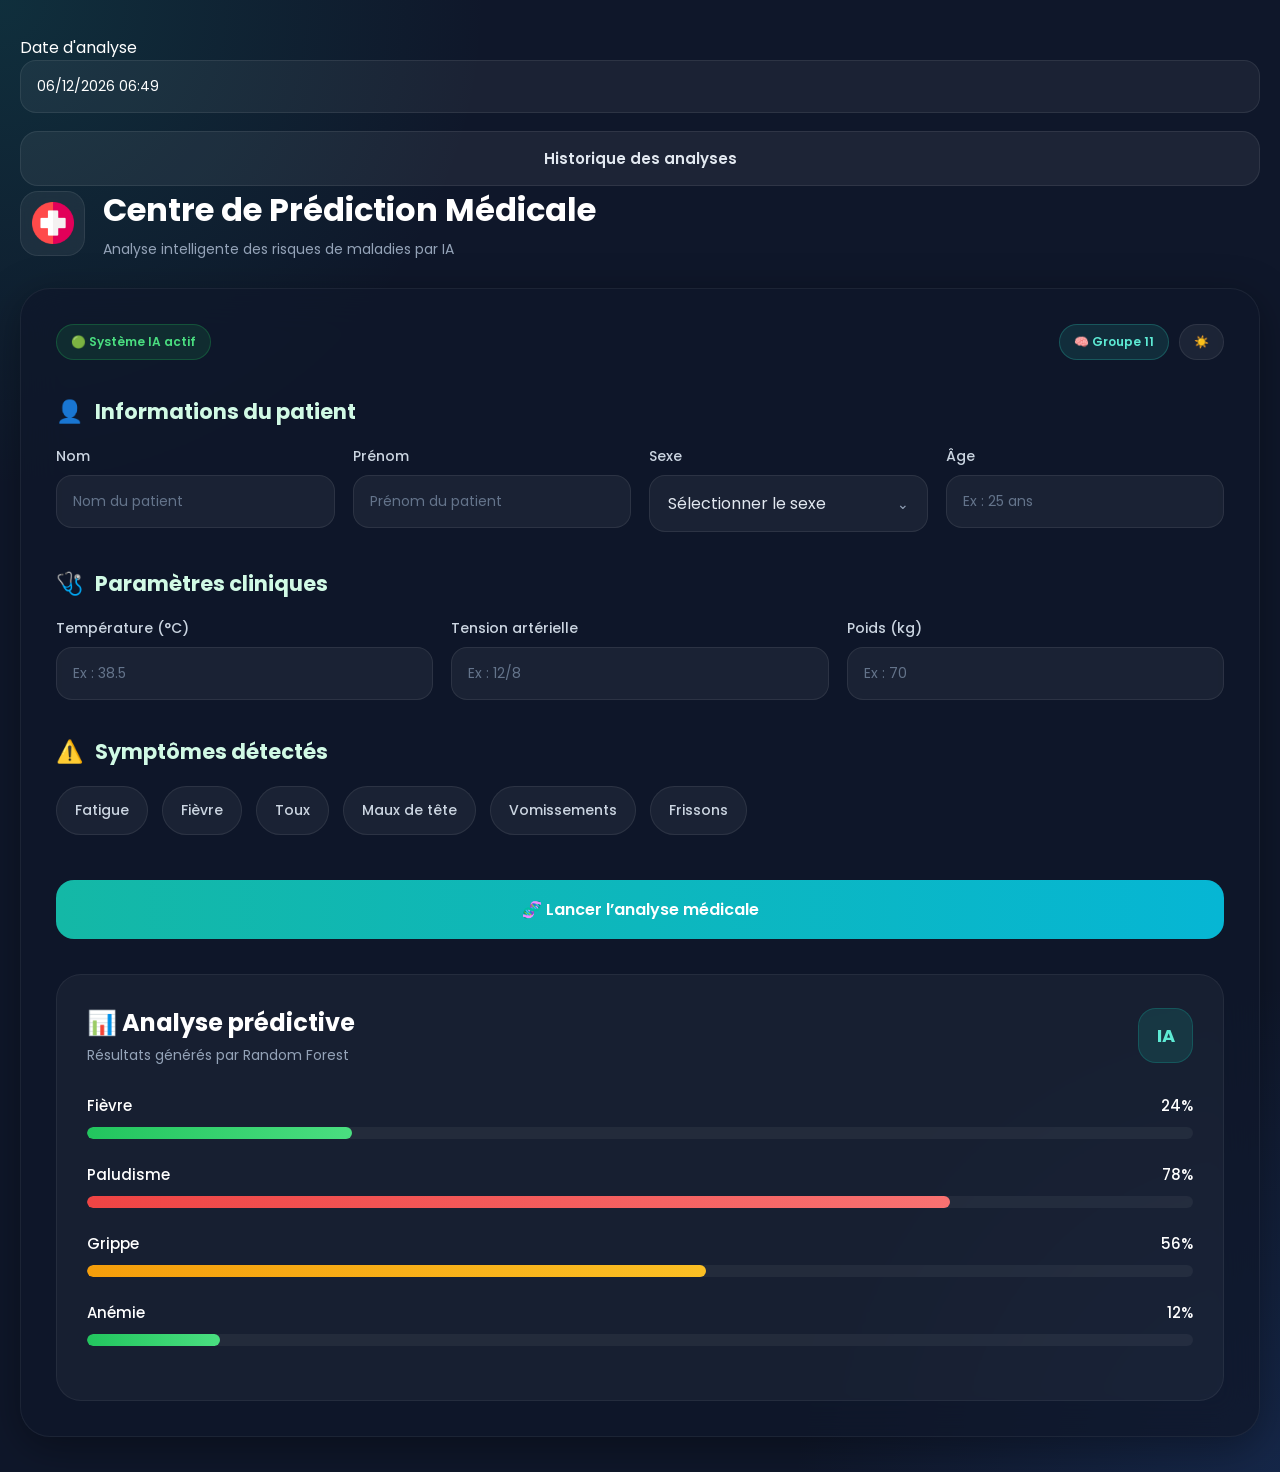
==== index.html @ ac2cc674 "Déplacement index.html à la racine" ====
<!DOCTYPE html>
<html lang="fr">
<head>
    <meta charset="UTF-8">
    <meta 
    name="viewport" 
    content="width=device-width, initial-scale=1.0, maximum-scale=1.0, user-scalable=no">

    <title>Prédiction des maladies</title>

    <link rel="icon" type="image/png" href="assets/hospital.png">

    <link rel="stylesheet" href="frontend/css/style.css">
</head>

<!-- HISTORIQUE MODAL -->
<div class="history-modal" id="historyModal">

    <div class="history-content">

        <!-- HEADER -->
        <div class="history-header">

            <h2>Historique des analyses</h2>

            <button class="close-history" id="closeHistory">
                ✕
            </button>

        </div>

        <!-- TABLE -->
        <div class="table-container">

            <table>

                <thead>

                    <tr>

                        <th>Date</th>
                        <th>Nom</th>
                        <th>Prénom</th>
                        <th>Sexe</th>
                        <th>Âge</th>

                        <th>Température</th>
                        <th>Tension</th>
                        <th>Poids</th>

                        <th>Fièvre</th>
                        <th>Paludisme</th>
                        <th>Grippe</th>
                        <th>Anémie</th>

                    </tr>

                </thead>

                <tbody id="historyTable">

                    <tr>

                        <td>11/05/2026 14:20</td>
                        <td>Rakoto</td>
                        <td>Jean</td>
                        <td>M</td>
                        <td>25</td>

                        <td>38.5°C</td>
                        <td>12/8</td>
                        <td>70kg</td>

                        <td>24%</td>
                        <td>78%</td>
                        <td>56%</td>
                        <td>12%</td>

                    </tr>

                </tbody>

            </table>

        </div>

    </div>

</div>

<body>

    <div class="container">
        <label>Date d'analyse</label>
            <input type="text" id="analysisDate"readonly>

        <button type="button" class="history-btn" id="openHistory">

            Historique des analyses

        </button>

        <!-- HEADER -->
        <div class="header">

            <div class="logo-box">
                <img src="frontend/assets/hospital.png" alt="logo">
            </div>

            <div>
                <h1>Centre de Prédiction Médicale</h1>
                <p>Analyse intelligente des risques de maladies par IA</p>
            </div>

        </div>

        <!-- CARD -->
        <div class="card">

            <!-- TOP BAR -->
            <div class="top-bar">

                <div class="status">
                    🟢 Système IA actif
                </div>

                <div class="top-right">

                    <div class="group-badge">
                        🧠 Groupe 11
                    </div>

                    <button type="button" class="theme-toggle" id="themeToggle">
                        ☀️
                    </button>

                </div>

            </div>

            <form>

                <!-- PATIENT -->
                <div class="section">

                    <div class="section-header">
                        <span class="section-icon">👤</span>
                        <h2>Informations du patient</h2>
                    </div>

                    <div class="grid grid-4">

                        <div class="input-group">
                            <label>Nom</label>
                            <input type="text" placeholder="Nom du patient">
                        </div>

                        <div class="input-group">
                            <label>Prénom</label>
                            <input type="text" placeholder="Prénom du patient">
                        </div>

                        <div class="input-group">

                            <label>Sexe</label>

                            <div class="custom-select" id="genderSelect">

                                <div class="select-selected" id="selectedGender">
                                    Sélectionner le sexe
                                </div>

                                <div class="select-options">

                                    <div class="select-option">Masculin</div>

                                    <div class="select-option">Féminin</div>

                                </div>

                            </div>

                        </div>

                        <div class="input-group">
                            <label>Âge</label>
                            <input type="number" placeholder="Ex : 25 ans">
                        </div>

                    </div>

                </div>

                <!-- PARAMETRES -->
                <div class="section">

                    <div class="section-header">
                        <span class="section-icon">🩺</span>
                        <h2>Paramètres cliniques</h2>
                    </div>

                    <div class="grid grid-3">

                        <div class="input-group">
                            <label>Température (°C)</label>
                            <input type="number" step="0.1" placeholder="Ex : 38.5">
                        </div>

                        <div class="input-group">
                            <label>Tension artérielle</label>
                            <input type="text" placeholder="Ex : 12/8">
                        </div>

                        <div class="input-group">
                            <label>Poids (kg)</label>
                            <input type="number" placeholder="Ex : 70">
                        </div>

                    </div>

                </div>

                <!-- SYMPTOMES -->
                <div class="section">

                    <div class="section-header">
                        <span class="section-icon">⚠️</span>
                        <h2>Symptômes détectés</h2>
                    </div>

                    <div class="symptoms-container">

                        <label class="symptom-pill">
                            <input type="checkbox">
                            <span>Fatigue</span>
                        </label>

                        <label class="symptom-pill">
                            <input type="checkbox">
                            <span>Fièvre</span>
                        </label>

                        <label class="symptom-pill">
                            <input type="checkbox">
                            <span>Toux</span>
                        </label>

                        <label class="symptom-pill">
                            <input type="checkbox">
                            <span>Maux de tête</span>
                        </label>

                        <label class="symptom-pill">
                            <input type="checkbox">
                            <span>Vomissements</span>
                        </label>

                        <label class="symptom-pill">
                            <input type="checkbox">
                            <span>Frissons</span>
                        </label>

                    </div>

                </div>

                <!-- BUTTON -->
                <button type="submit">
                    🧬 Lancer l’analyse médicale
                </button>

            </form>

            <!-- RESULTATS -->
            <div class="result-box">

                <div class="result-header">

                    <div>
                        <h2>📊 Analyse prédictive</h2>
                        <p>Résultats générés par Random Forest</p>
                    </div>

                    <div class="ai-badge">
                        IA
                    </div>

                </div>

                <!-- RESULT ITEM -->
                <div class="disease">

                    <div class="disease-info">
                        <span>Fièvre</span>
                        <span>24%</span>
                    </div>

                    <div class="progress">
                        <div class="progress-fill low" style="width:24%;"></div>
                    </div>

                </div>

                <div class="disease">

                    <div class="disease-info">
                        <span>Paludisme</span>
                        <span>78%</span>
                    </div>

                    <div class="progress">
                        <div class="progress-fill high" style="width:78%;"></div>
                    </div>

                </div>

                <div class="disease">

                    <div class="disease-info">
                        <span>Grippe</span>
                        <span>56%</span>
                    </div>

                    <div class="progress">
                        <div class="progress-fill medium" style="width:56%;"></div>
                    </div>

                </div>

                <div class="disease">

                    <div class="disease-info">
                        <span>Anémie</span>
                        <span>12%</span>
                    </div>

                    <div class="progress">
                        <div class="progress-fill low" style="width:12%;"></div>
                    </div>

                </div>

            </div>

        </div>

    </div>

    <script>
        const customSelect = document.getElementById("genderSelect");
        const selected = document.getElementById("selectedGender");
        const toggleBtn = document.getElementById("themeToggle");

        /* LOAD SAVED THEME */
        if(localStorage.getItem("theme") === "light"){

            document.body.classList.add("light-mode");

            toggleBtn.innerHTML = "🌙 ";

        }else{

            toggleBtn.innerHTML = "☀️";

        }

        /* TOGGLE THEME */
        toggleBtn.addEventListener("click", () => {

            document.body.classList.toggle("light-mode");

            if(document.body.classList.contains("light-mode")){

                localStorage.setItem("theme", "light");

                toggleBtn.innerHTML = "🌙";

            }else{

                localStorage.setItem("theme", "dark");

                toggleBtn.innerHTML = "☀️";

            }

        });

        customSelect.addEventListener("click", () => {
            customSelect.classList.toggle("active");
        });

        document.querySelectorAll(".select-option").forEach(option => {

            option.addEventListener("click", () => {

                selected.innerHTML = option.innerHTML;

            });

        });

        window.addEventListener("click", (e) => {

            if(!customSelect.contains(e.target)){
                customSelect.classList.remove("active");
            }

        });

        /* DATE AUTO */
        function updateDateTime(){

            const now = new Date();

            const day = String(now.getDate()).padStart(2, '0');
            const month = String(now.getMonth() + 1).padStart(2, '0');
            const year = now.getFullYear();

            const hours = String(now.getHours()).padStart(2, '0');
            const minutes = String(now.getMinutes()).padStart(2, '0');

            const formatted =
            `${day}/${month}/${year} ${hours}:${minutes}`;

            document.getElementById("analysisDate").value = formatted;
        }

        updateDateTime();

        const historyModal =
        document.getElementById("historyModal");

        document
        .getElementById("openHistory")
        .addEventListener("click", () => {

            historyModal.classList.add("active");

        });

        document
        .getElementById("closeHistory")
        .addEventListener("click", () => {

            historyModal.classList.remove("active");

        });

    </script>

</body>
</html>
---- frontend/css/style.css ----
@import url('https://fonts.googleapis.com/css2?family=Poppins:wght@300;400;500;600;700&display=swap');

*{
    margin:0;
    padding:0;
    box-sizing:border-box;
    font-family:'Poppins', sans-serif;
}

body{
    min-height:100vh;
    background:
    radial-gradient(circle at top left, rgba(20,184,166,0.15), transparent 25%),
    radial-gradient(circle at bottom right, rgba(59,130,246,0.15), transparent 25%),
    #0f172a;

    color:white;

    display:flex;
    justify-content:center;

    padding:35px 20px;
}

/* CONTAINER */
.container{
    width:100%;
    max-width:1400px;
}

/* HEADER */
.header{
    display:flex;
    align-items:center;
    gap:18px;
    margin-bottom:28px;
}

.logo-box{
    width:65px;
    height:65px;

    border-radius:18px;

    background:rgba(255,255,255,0.06);

    display:flex;
    justify-content:center;
    align-items:center;

    border:1px solid rgba(255,255,255,0.08);

    backdrop-filter:blur(10px);
}

.logo-box img{
    width:42px;
}

.header h1{
    font-size:32px;
    font-weight:700;
    margin-bottom:5px;
}

.header p{
    color:#94a3b8;
    font-size:14px;
}

/* CARD */
.card{
    background:rgba(15,23,42,0.75);

    border:1px solid rgba(255,255,255,0.06);

    border-radius:30px;

    padding:35px;

    backdrop-filter:blur(20px);

    box-shadow:
    0 10px 40px rgba(0,0,0,0.35);

    overflow:hidden;
}

/* TOP BAR */
.top-bar{
    display:flex;
    justify-content:space-between;
    align-items:center;

    gap:12px;

    margin-bottom:35px;
}

.status{
    background:rgba(34,197,94,0.12);
    color:#4ade80;

    border:1px solid rgba(34,197,94,0.25);

    padding:8px 14px;
    border-radius:30px;

    font-size:12px;
    font-weight:600;

    white-space:nowrap;
}

.group-badge{
    background:rgba(45,212,191,0.12);
    color:#5eead4;

    border:1px solid rgba(45,212,191,0.25);

    padding:8px 14px;
    border-radius:30px;

    font-size:12px;
    font-weight:600;

    white-space:nowrap;
}

.top-right{
    display:flex;
    align-items:center;
    gap:10px;

    flex-wrap:nowrap;
}

/* SECTION */
.section{
    margin-bottom:35px;
}

.section-header{
    display:flex;
    align-items:center;
    gap:12px;

    margin-bottom:18px;
}

.section-icon{
    font-size:22px;
}

.section-header h2{
    font-size:21px;
    color:#d1fae5;
}

/* GRID */
.grid{
    display:grid;
    gap:18px;
}

.grid-4{
    grid-template-columns:repeat(auto-fit,minmax(220px,1fr));
}

.grid-3{
    grid-template-columns:repeat(auto-fit,minmax(260px,1fr));
}

/* INPUT */
.input-group label{
    display:block;
    margin-bottom:8px;

    color:#cbd5e1;

    font-size:14px;
    font-weight:500;
}

input{
    width:100%;

    padding:15px 16px;

    border:none;
    outline:none;

    border-radius:16px;

    background:rgba(255,255,255,0.05);

    border:1px solid rgba(255,255,255,0.08);

    color:white;

    font-size:14px;

    transition:0.25s;
}

input::placeholder{
    color:#64748b;
}

input:focus{
    border-color:#14b8a6;

    box-shadow:
    0 0 0 4px rgba(20,184,166,0.12);
}

/* SEXE */
/* CUSTOM SELECT */
.custom-select{
    position:relative;
    width:100%;
}

/* SELECT BUTTON */
.select-selected{

    background:rgba(255,255,255,0.05);

    border:1px solid rgba(255,255,255,0.08);

    padding:15px 18px;

    border-radius:16px;

    cursor:pointer;

    transition:0.25s;

    color:#e2e8f0;

    position:relative;

    user-select:none;
}

/* ARROW */
.select-selected::after{
    content:"⌄";

    position:absolute;

    right:18px;
    top:50%;

    transform:translateY(-50%);

    color:#94a3b8;

    font-size:14px;
}

/* HOVER */
.select-selected:hover{
    border-color:#14b8a6;
}

/* OPTIONS */
.select-options{

    position:absolute;

    top:110%;
    left:0;

    width:100%;

    background:#1e293b;

    border:1px solid rgba(255,255,255,0.08);

    border-radius:16px;

    overflow:hidden;

    display:none;

    z-index:1000;

    box-shadow:
    0 10px 25px rgba(0,0,0,0.25);
}

/* OPTION */
.select-option{

    padding:14px 18px;

    cursor:pointer;

    transition:0.2s;

    color:#e2e8f0;
}

.select-option:hover{
    background:rgba(20,184,166,0.15);

    color:#5eead4;
}

/* ACTIVE */
.custom-select.active .select-options{
    display:block;
}

/* SYMPTOMES */
.symptoms-container{
    display:flex;
    flex-wrap:wrap;
    gap:14px;
}

.symptom-pill input{
    display:none;
}

.symptom-pill span{
    display:flex;
    align-items:center;
    gap:10px;

    padding:13px 18px;

    border-radius:50px;

    background:rgba(255,255,255,0.05);

    border:1px solid rgba(255,255,255,0.08);

    color:#cbd5e1;

    cursor:pointer;

    transition:0.25s;

    font-size:14px;
    font-weight:500;
}

.symptom-pill span:hover{
    border-color:#14b8a6;

    transform:translateY(-2px);
}

.symptom-pill input:checked + span{
    background:#14b8a6;
    color:white;

    border-color:#14b8a6;

    box-shadow:
    0 6px 20px rgba(20,184,166,0.30);
}

/* BUTTON */
button{
    width:100%;

    margin-top:10px;

    padding:17px;

    border:none;
    outline:none;

    border-radius:18px;

    background:linear-gradient(90deg,#14b8a6,#06b6d4);

    color:white;

    font-size:16px;
    font-weight:600;

    cursor:pointer;

    transition:0.3s;
}

button:hover{
    transform:translateY(-2px);

    box-shadow:
    0 10px 25px rgba(6,182,212,0.25);
}

/* RESULT BOX */
.result-box{
    margin-top:35px;

    background:rgba(255,255,255,0.04);

    border:1px solid rgba(255,255,255,0.06);

    border-radius:25px;

    padding:30px;
}

/* RESULT HEADER */
.result-header{
    display:flex;
    justify-content:space-between;
    align-items:center;

    margin-bottom:28px;
}

.result-header h2{
    font-size:24px;
    margin-bottom:5px;
}

.result-header p{
    color:#94a3b8;
    font-size:14px;
}

.ai-badge{
    width:55px;
    height:55px;

    border-radius:18px;

    background:rgba(20,184,166,0.15);

    border:1px solid rgba(20,184,166,0.25);

    display:flex;
    justify-content:center;
    align-items:center;

    color:#5eead4;

    font-weight:700;
    font-size:18px;
}

/* DISEASE */
.disease{
    margin-bottom:24px;
}

.disease-info{
    display:flex;
    justify-content:space-between;

    margin-bottom:10px;

    font-size:15px;
    font-weight:500;
}

/* PROGRESS */
.progress{
    width:100%;
    height:12px;

    background:rgba(255,255,255,0.05);

    border-radius:30px;

    overflow:hidden;
}

.progress-fill{
    height:100%;
    border-radius:30px;
}

/* COLORS */
.low{
    background:linear-gradient(90deg,#22c55e,#4ade80);
}

.medium{
    background:linear-gradient(90deg,#f59e0b,#fbbf24);
}

.high{
    background:linear-gradient(90deg,#ef4444,#f87171);
}

/* RESPONSIVE AM Telephone lest e ---------------------------------------------- */
@media(max-width:900px){

    body{
        padding:20px 12px;
    }

    .header{
        align-items:flex-start;
    }

    .header h1{
        font-size:20px;
    }

    .header p{
        font-size:13px;
    }

    .card{
        padding:20px;
        border-radius:24px;
    }

    .top-bar{
        align-items:center;
    }

    .status{
        font-size:11px;
        padding:7px 12px;
    }

    .group-badge{
        font-size:11px;
        padding:7px 12px;
    }

    .theme-toggle{
        font-size:11px !important;
        padding:7px 12px !important;
    }

    .top-right{
        gap:8px;
    }

    .section-header h2{
        font-size:18px;
    }

    .gender-switch{
        width:100%;
    }

    .gender-switch label{
        flex:1;
        text-align:center;
    }

    .symptoms-container{
        gap:10px;
    }

    .symptom-pill span{
        font-size:13px;
        padding:11px 15px;
    }

    .result-header{
        flex-direction:column;
        align-items:flex-start;
        gap:15px;
    }

}

/* ------------------------------------------------------------------------- */

/* THEME BUTTON */
.theme-toggle{
    padding:8px 14px !important;

    border-radius:30px !important;

    background:rgba(255,255,255,0.06) !important;

    border:1px solid rgba(255,255,255,0.08) !important;

    color:#e2e8f0 !important;

    font-size:12px !important;
    font-weight:600 !important;

    cursor:pointer;

    transition:0.25s;

    width:auto !important;

    margin-top:0 !important;

    white-space:nowrap;

    flex-shrink:0;

    box-shadow:none !important;
}

.theme-toggle:hover{
    background:rgba(255,255,255,0.10) !important;

    transform:translateY(-1px);
}

/* ---------------------------------------------------------------------------------------- */

/* LIGHT MODE */
body.light-mode{

    background:
    radial-gradient(circle at top left, rgba(20,184,166,0.10), transparent 25%),
    radial-gradient(circle at bottom right, rgba(59,130,246,0.10), transparent 25%),
    #f1f5f9;

    color:#0f172a;
}

/* HEADER */
body.light-mode .header h1{
    color:#0f172a;
}

body.light-mode .header p{
    color:#475569;
}

/* CARD */
body.light-mode .card{
    background:rgba(255,255,255,0.75);

    border:1px solid rgba(15,23,42,0.08);

    box-shadow:
    0 10px 40px rgba(15,23,42,0.08);
}

/* TITLES */
body.light-mode .section-header h2{
    color:#0f172a;
}

/* LABELS */
body.light-mode .input-group label{
    color:#334155;
}

/* INPUTS */
body.light-mode input{
    background:white;

    color:#0f172a;

    border:1px solid #dbeafe;
}

body.light-mode input::placeholder{
    color:#94a3b8;
}

/* GENDER */
body.light-mode .gender-switch{
    background:#e2e8f0;
}

body.light-mode .gender-switch label{
    color:#334155;
}

/* SYMPTOMS */
body.light-mode .symptom-pill span{
    background:white;

    color:#334155;

    border:1px solid #dbeafe;
}

/* RESULT */
body.light-mode .result-box{
    background:rgba(255,255,255,0.65);

    border:1px solid rgba(15,23,42,0.06);
}

body.light-mode .result-header h2{
    color:#0f172a;
}

body.light-mode .result-header p{
    color:#475569;
}

body.light-mode .disease-info{
    color:#0f172a;
}

/* BUTTON THEME */
body.light-mode .theme-toggle{
    background:white !important;

    color:#0f172a !important;

    border:1px solid #cbd5e1 !important;
}

/* HISTORY BUTTON */
.history-btn{
    width:100%;

    margin-top:18px;

    padding:15px;

    border:none;

    border-radius:18px;

    background:rgba(255,255,255,0.06);

    border:1px solid rgba(255,255,255,0.08);

    color:#e2e8f0;

    font-size:15px;
    font-weight:600;

    cursor:pointer;

    transition:0.25s;
}

.history-btn:hover{
    border-color:#14b8a6;

    background:rgba(20,184,166,0.08);
}

/* MODAL */
.history-modal{

    position:fixed;

    inset:0;

    background:rgba(0,0,0,0.65);

    backdrop-filter:blur(8px);

    display:none;

    justify-content:center;
    align-items:center;

    padding:20px;

    z-index:9999;
}

/* ACTIVE */
.history-modal.active{
    display:flex;
}

/* CONTENT */
.history-content{

    width:100%;
    max-width:1200px;

    max-height:85vh;

    overflow:hidden;

    background:#0f172a;

    border-radius:28px;

    border:1px solid rgba(255,255,255,0.08);

    padding:25px;
}

/* HEADER */
.history-header{
    display:flex;
    justify-content:space-between;
    align-items:center;

    margin-bottom:25px;
}

.history-header h2{
    font-size:24px;
}

/* CLOSE */
.close-history{

    width:42px !important;
    height:42px !important;

    border-radius:12px !important;

    padding:0 !important;

    margin:0 !important;

    background:rgba(255,255,255,0.06) !important;

    border:1px solid rgba(255,255,255,0.08) !important;

    font-size:18px !important;
}

/* TABLE */
.table-container{
    overflow:auto;
}

table{
    width:100%;
    border-collapse:collapse;
}

th{
    background:rgba(20,184,166,0.12);

    color:#5eead4;

    padding:14px;

    font-size:13px;

    text-align:left;
}

td{
    padding:14px;

    border-bottom:1px solid rgba(255,255,255,0.06);

    font-size:13px;

    color:#e2e8f0;
}

tr:hover{
    background:rgba(255,255,255,0.03);
}

/* ----TABLEAU HISTORIQUE-------------------------------------------------------------------------------------- */
/* HISTORY BUTTON */
.history-btn{
    width:100%;

    margin-top:18px;

    padding:15px;

    border:none;

    border-radius:18px;

    background:rgba(255,255,255,0.06);

    border:1px solid rgba(255,255,255,0.08);

    color:#e2e8f0;

    font-size:15px;
    font-weight:600;

    cursor:pointer;

    transition:0.25s;
}

.history-btn:hover{
    border-color:#14b8a6;

    background:rgba(20,184,166,0.08);
}

/* MODAL */
.history-modal{

    position:fixed;

    inset:0;

    background:rgba(0,0,0,0.65);

    backdrop-filter:blur(8px);

    display:none;

    justify-content:center;
    align-items:center;

    padding:20px;

    z-index:9999;
}

/* ACTIVE */
.history-modal.active{
    display:flex;
}

/* CONTENT */
.history-content{

    width:100%;
    max-width:1200px;

    max-height:85vh;

    overflow:hidden;

    background:#0f172a;

    border-radius:28px;

    border:1px solid rgba(255,255,255,0.08);

    padding:25px;
}

/* HEADER */
.history-header{
    display:flex;
    justify-content:space-between;
    align-items:center;

    margin-bottom:25px;
}

.history-header h2{
    font-size:24px;
}

/* CLOSE */
.close-history{

    width:42px !important;
    height:42px !important;

    border-radius:12px !important;

    padding:0 !important;

    margin:0 !important;

    background:rgba(255,255,255,0.06) !important;

    border:1px solid rgba(255,255,255,0.08) !important;

    font-size:18px !important;
}

/* TABLE */
.table-container{
    overflow:auto;
}

table{
    width:100%;
    border-collapse:collapse;
}

th{
    background:rgba(20,184,166,0.12);

    color:#5eead4;

    padding:14px;

    font-size:13px;

    text-align:left;
}

td{
    padding:14px;

    border-bottom:1px solid rgba(255,255,255,0.06);

    font-size:13px;

    color:#e2e8f0;
}

tr:hover{
    background:rgba(255,255,255,0.03);
}
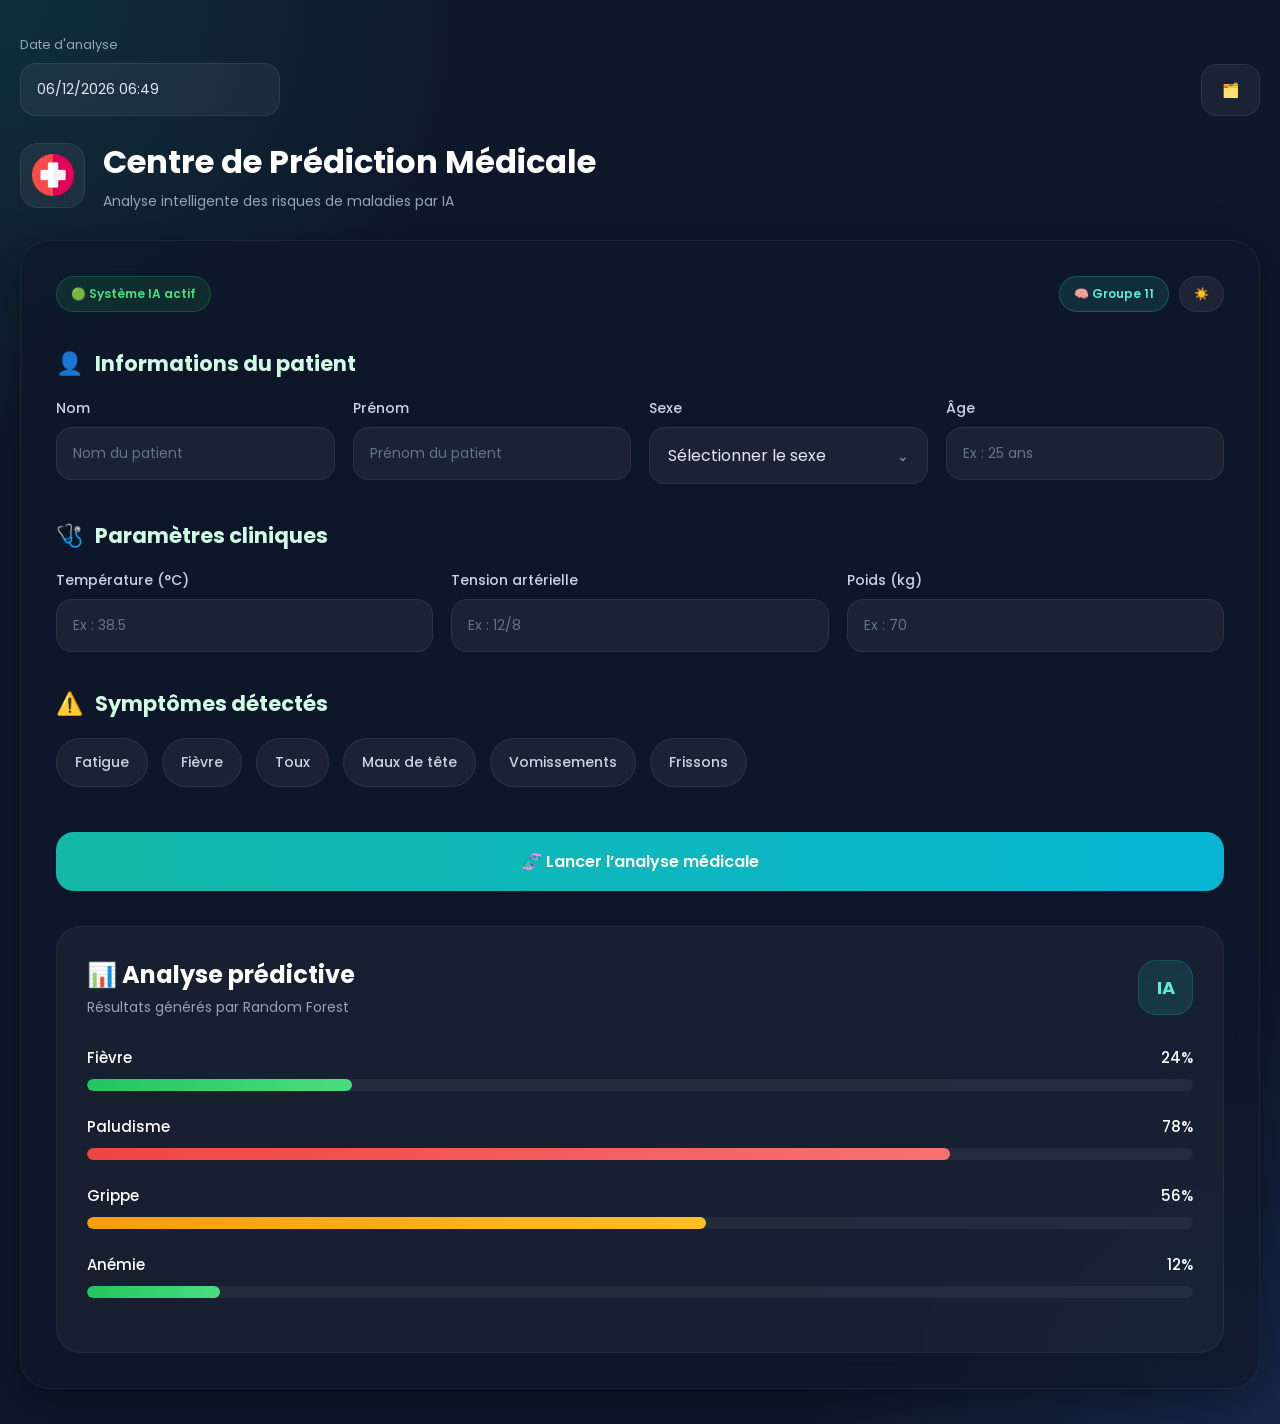
==== commit a558a234: "test github pages" ====
--- a/index.html
+++ b/index.html
@@ -8,7 +8,7 @@
 
     <title>Prédiction des maladies</title>
 
-    <link rel="icon" type="image/png" href="assets/hospital.png">
+    <link rel="icon" type="image/png" href="frontend/assets/hospital.png">
 
     <link rel="stylesheet" href="frontend/css/style.css">
 </head>
@@ -86,19 +86,31 @@
 
     </div>
 
-</div>
+</div><br><br>
 
 <body>
 
     <div class="container">
-        <label>Date d'analyse</label>
-            <input type="text" id="analysisDate"readonly>
-
-        <button type="button" class="history-btn" id="openHistory">
-
-            Historique des analyses
-
-        </button>
+        <!-- TOP ACTIONS -->
+            <div class="top-actions">
+
+                <!-- DATE -->
+                <div class="date-box">
+
+                    <span>Date d'analyse</span>
+
+                    <input type="text" id="analysisDate" readonly>
+
+                </div>
+
+                <!-- HISTORY -->
+                <button type="button" class="history-btn" id="openHistory">
+
+                    🗂️
+
+                </button>
+
+            </div>
 
         <!-- HEADER -->
         <div class="header">
--- a/frontend/css/style.css
+++ b/frontend/css/style.css
@@ -567,6 +567,14 @@
         gap:15px;
     }
 
+    .date-box input{
+        width:100%;
+    }
+
+    .history-btn{
+        width:100%;
+    }
+
 }
 
 /* ------------------------------------------------------------------------- */
@@ -710,34 +718,44 @@
 
 /* HISTORY BUTTON */
 .history-btn{
-    width:100%;
-
-    margin-top:18px;
-
-    padding:15px;
+
+    width:52px;
+    min-width:52px;
+
+    height:52px;
+
+    padding:0;
 
     border:none;
 
-    border-radius:18px;
-
-    background:rgba(255,255,255,0.06);
+    border-radius:16px;
+
+    background:rgba(255,255,255,0.05);
 
     border:1px solid rgba(255,255,255,0.08);
 
     color:#e2e8f0;
 
-    font-size:15px;
-    font-weight:600;
+    font-size:22px;
+
+    display:flex;
+    justify-content:center;
+    align-items:center;
 
     cursor:pointer;
 
     transition:0.25s;
+
+    flex-shrink:0;
 }
 
 .history-btn:hover{
+
     border-color:#14b8a6;
 
     background:rgba(20,184,166,0.08);
+
+    transform:translateY(-2px);
 }
 
 /* MODAL */
@@ -856,34 +874,40 @@
 /* ----TABLEAU HISTORIQUE-------------------------------------------------------------------------------------- */
 /* HISTORY BUTTON */
 .history-btn{
-    width:100%;
-
-    margin-top:18px;
-
-    padding:15px;
+
+    width:auto;
+
+    margin-top:0;
+
+    padding:14px 20px;
 
     border:none;
 
-    border-radius:18px;
-
-    background:rgba(255,255,255,0.06);
+    border-radius:16px;
+
+    background:rgba(255,255,255,0.05);
 
     border:1px solid rgba(255,255,255,0.08);
 
     color:#e2e8f0;
 
-    font-size:15px;
+    font-size:14px;
     font-weight:600;
 
     cursor:pointer;
 
     transition:0.25s;
+
+    white-space:nowrap;
 }
 
 .history-btn:hover{
+
     border-color:#14b8a6;
 
     background:rgba(20,184,166,0.08);
+
+    transform:translateY(-2px);
 }
 
 /* MODAL */
@@ -997,4 +1021,49 @@
 
 tr:hover{
     background:rgba(255,255,255,0.03);
-}+}
+
+/* --------------------------------Le Date sy Bouton historique no eto ------------------------------------------------------------- */
+/* TOP ACTIONS */
+.top-actions{
+
+    display:flex;
+    justify-content:space-between;
+    align-items:end;
+
+    gap:12px;
+
+    margin-bottom:22px;
+
+    flex-wrap:nowrap;
+}
+
+/* DATE BOX */
+.date-box{
+    display:flex;
+    flex-direction:column;
+
+    gap:8px;
+}
+
+.date-box span{
+    font-size:13px;
+    color:#94a3b8;
+}
+
+/* DATE INPUT */
+.date-box input{
+
+    width:260px;
+
+    background:rgba(255,255,255,0.05);
+
+    border:1px solid rgba(255,255,255,0.08);
+
+    color:#e2e8f0;
+
+    font-size:14px;
+
+    cursor:default;
+}
+
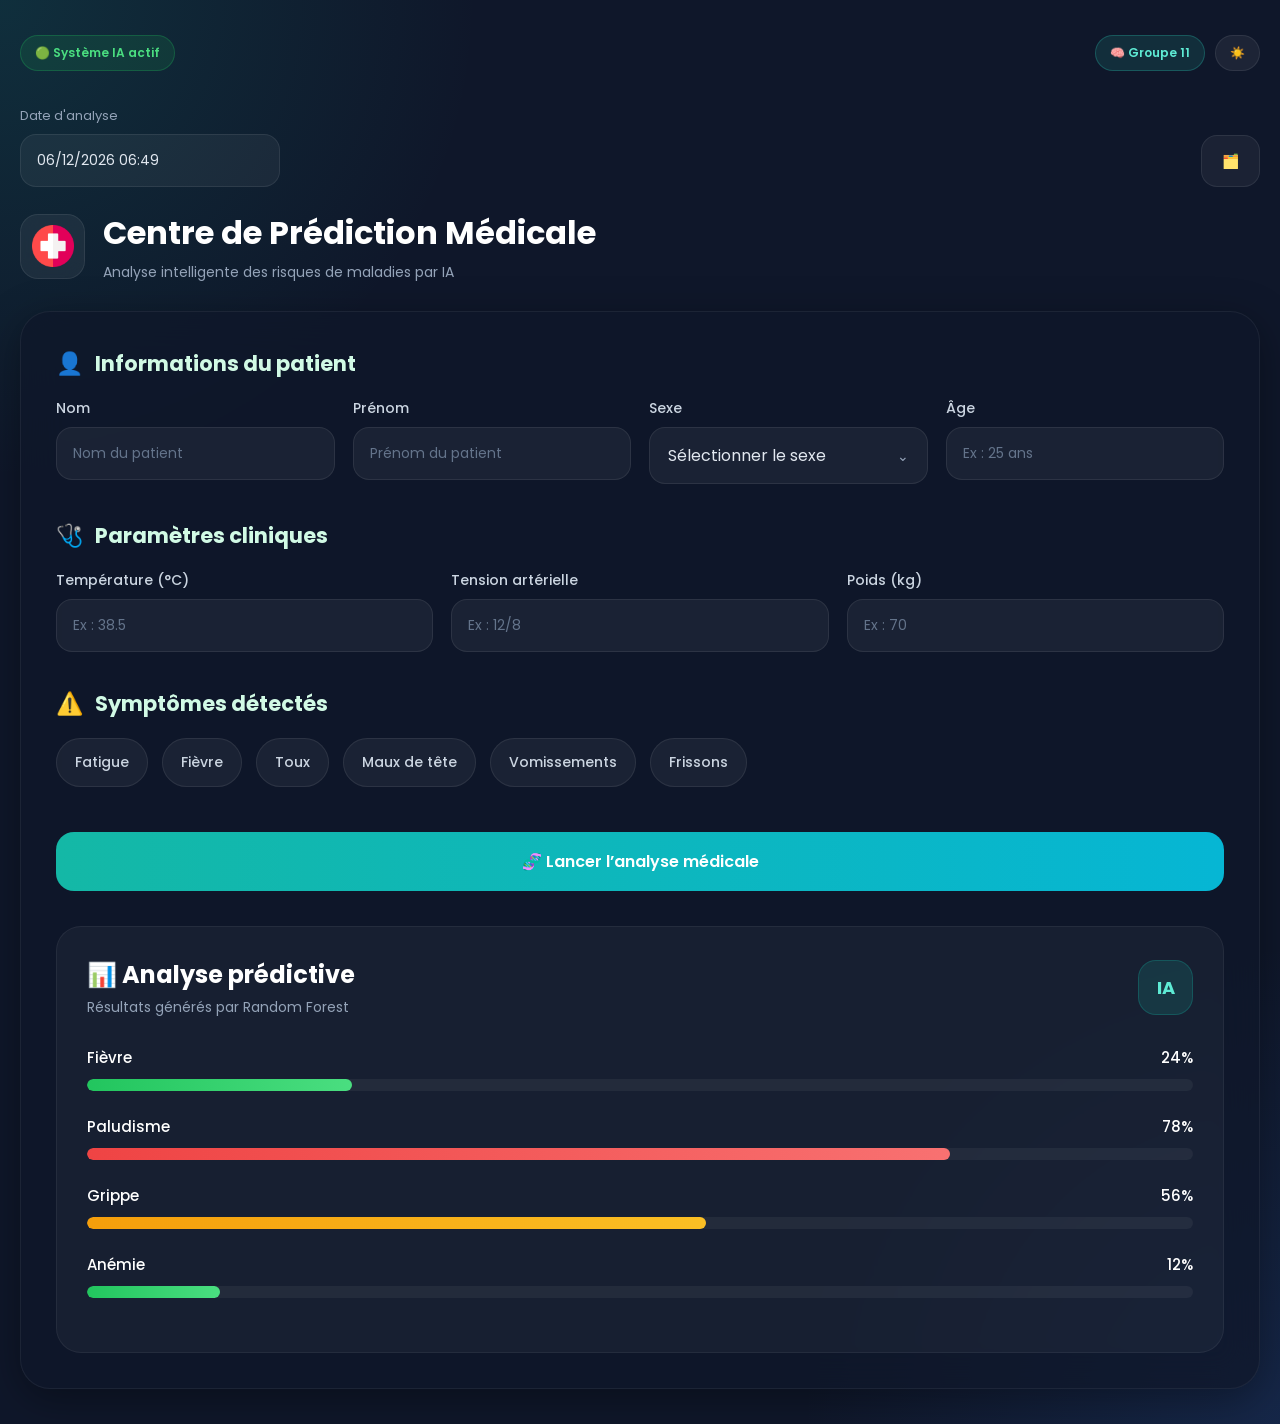
==== commit b7c0f5a2: "test github pages" ====
--- a/index.html
+++ b/index.html
@@ -91,6 +91,27 @@
 <body>
 
     <div class="container">
+        <!-- TOP BAR -->
+            <div class="top-bar">
+
+                <div class="status">
+                    🟢 Système IA actif
+                </div>
+
+                <div class="top-right">
+
+                    <div class="group-badge">
+                        🧠 Groupe 11
+                    </div>
+
+                    <button type="button" class="theme-toggle" id="themeToggle">
+                        ☀️
+                    </button>
+
+                </div>
+
+            </div>
+            
         <!-- TOP ACTIONS -->
             <div class="top-actions">
 
@@ -129,27 +150,6 @@
         <!-- CARD -->
         <div class="card">
 
-            <!-- TOP BAR -->
-            <div class="top-bar">
-
-                <div class="status">
-                    🟢 Système IA actif
-                </div>
-
-                <div class="top-right">
-
-                    <div class="group-badge">
-                        🧠 Groupe 11
-                    </div>
-
-                    <button type="button" class="theme-toggle" id="themeToggle">
-                        ☀️
-                    </button>
-
-                </div>
-
-            </div>
-
             <form>
 
                 <!-- PATIENT -->
--- a/frontend/css/style.css
+++ b/frontend/css/style.css
@@ -571,9 +571,9 @@
         width:100%;
     }
 
-    .history-btn{
-        width:100%;
-    }
+    .date-box{
+    flex:1;
+}
 
 }
 
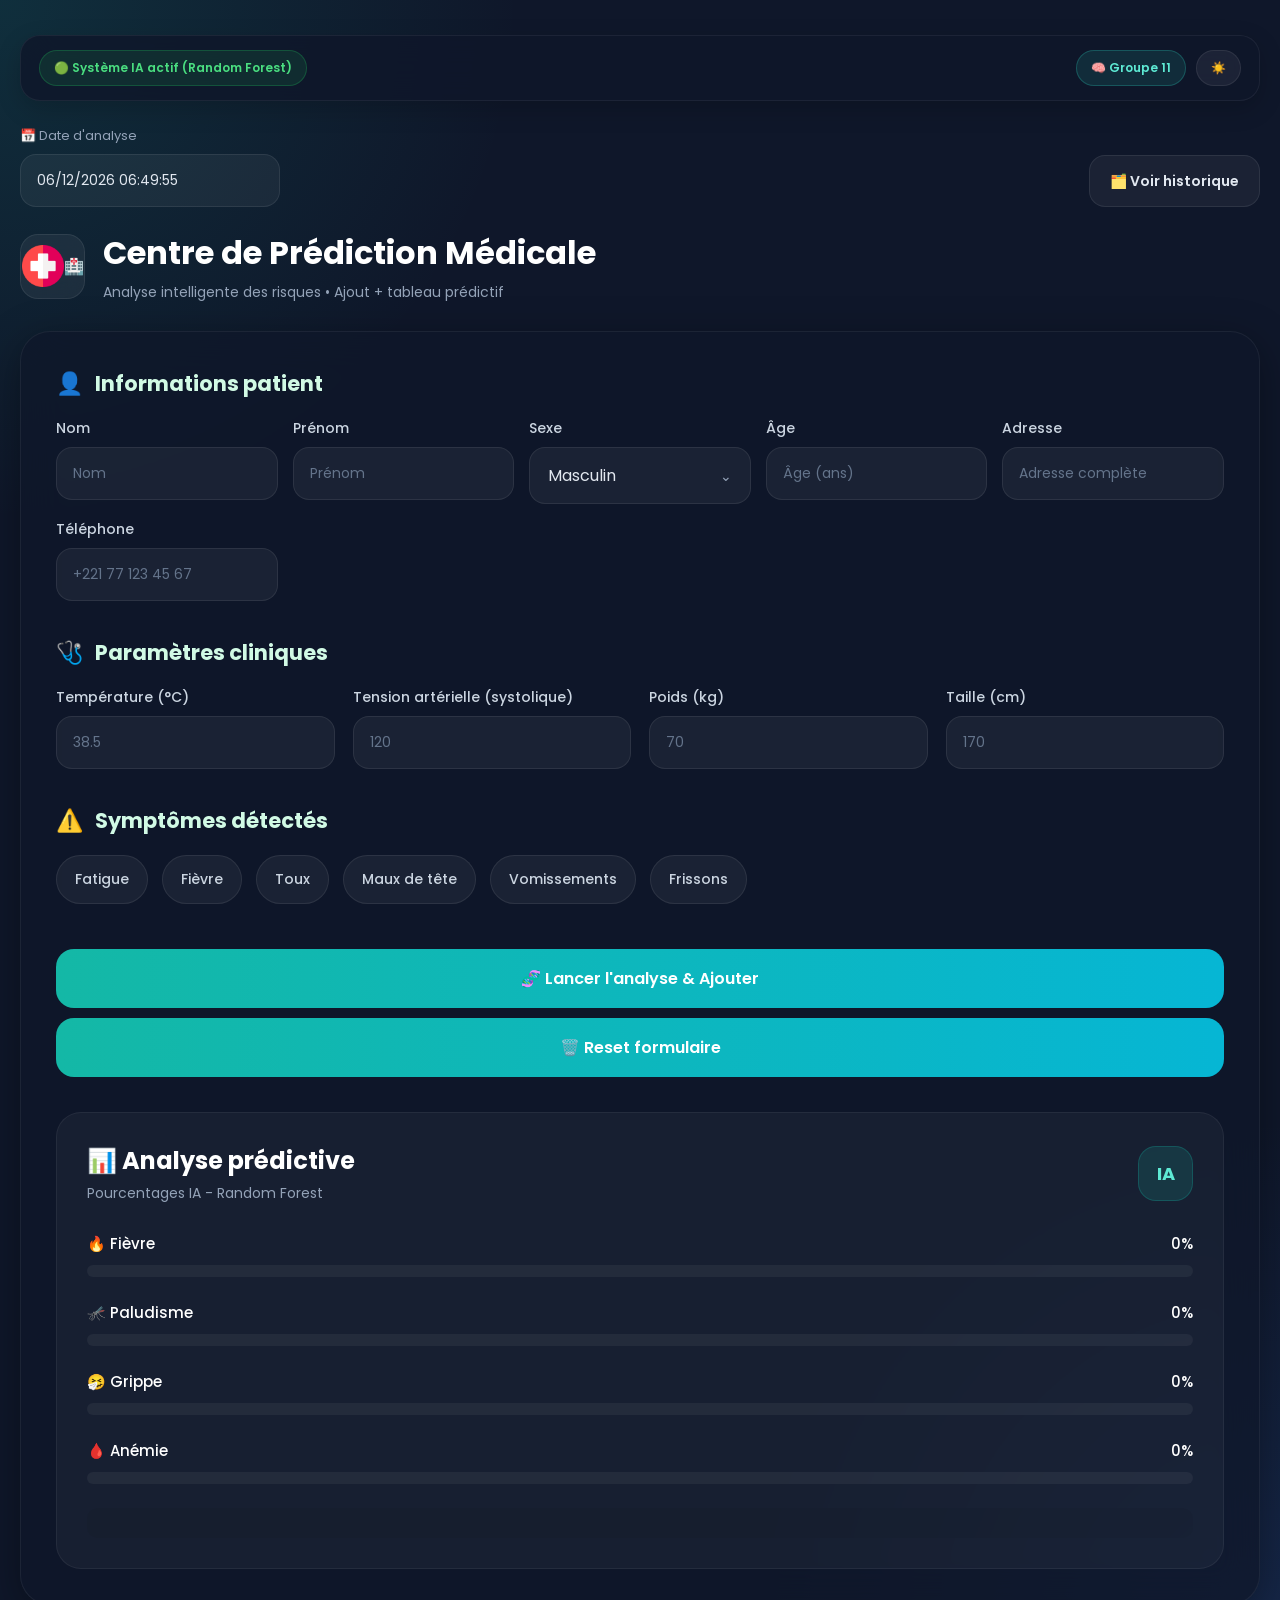
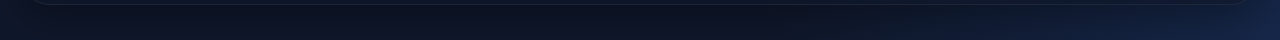
==== commit 1775f611: "Update index.html" ====
--- a/index.html
+++ b/index.html
@@ -2,463 +2,643 @@
 <html lang="fr">
 <head>
     <meta charset="UTF-8">
-    <meta 
-    name="viewport" 
-    content="width=device-width, initial-scale=1.0, maximum-scale=1.0, user-scalable=no">
-
-    <title>Prédiction des maladies</title>
-
+    <meta name="viewport" content="width=device-width, initial-scale=1.0, maximum-scale=1.0, user-scalable=no">
+    <title>Prédiction des maladies - Centre Médical IA</title>
     <link rel="icon" type="image/png" href="frontend/assets/hospital.png">
-
     <link rel="stylesheet" href="frontend/css/style.css">
+    <style>
+        .diagnostic-message {
+            margin-top: 20px;
+            padding: 15px;
+            background: rgba(0,0,0,0.05);
+            border-radius: 10px;
+            font-size: 14px;
+            line-height: 1.5;
+        }
+        body.light-mode .diagnostic-message {
+            background: rgba(0,0,0,0.03);
+        }
+        
+        .action-buttons {
+            display: flex;
+            gap: 5px;
+            justify-content: center;
+        }
+        .btn-update, .btn-delete {
+            padding: 5px 10px;
+            border: none;
+            border-radius: 5px;
+            cursor: pointer;
+            font-size: 12px;
+            transition: all 0.3s ease;
+        }
+        .btn-update {
+            background-color: #4CAF50;
+            color: white;
+        }
+        .btn-update:hover {
+            background-color: #45a049;
+            transform: scale(1.05);
+        }
+        .btn-delete {
+            background-color: #f44336;
+            color: white;
+        }
+        .btn-delete:hover {
+            background-color: #da190b;
+            transform: scale(1.05);
+        }
+        
+        .update-modal {
+            position: fixed;
+            top: 0;
+            left: 0;
+            width: 100%;
+            height: 100%;
+            background: rgba(0,0,0,0.5);
+            display: flex;
+            justify-content: center;
+            align-items: center;
+            z-index: 2000;
+            opacity: 0;
+            visibility: hidden;
+            transition: all 0.3s ease;
+        }
+        .update-modal.active {
+            opacity: 1;
+            visibility: visible;
+        }
+        .update-modal-content {
+            background: white;
+            padding: 30px;
+            border-radius: 15px;
+            width: 90%;
+            max-width: 500px;
+            max-height: 80vh;
+            overflow-y: auto;
+        }
+        body.light-mode .update-modal-content {
+            background: white;
+            color: #333;
+        }
+        body:not(.light-mode) .update-modal-content {
+            background: #2d2d2d;
+            color: #eee;
+        }
+        .update-modal-content h3 {
+            margin-bottom: 20px;
+        }
+        .update-modal-content .input-group {
+            margin-bottom: 15px;
+        }
+        .update-modal-content .input-group label {
+            display: block;
+            margin-bottom: 5px;
+            font-weight: bold;
+        }
+        .update-modal-content .input-group input,
+        .update-modal-content .input-group select {
+            width: 100%;
+            padding: 8px;
+            border: 1px solid #ddd;
+            border-radius: 5px;
+        }
+        .modal-buttons {
+            display: flex;
+            gap: 10px;
+            margin-top: 20px;
+        }
+        .modal-buttons button {
+            flex: 1;
+            padding: 10px;
+            border: none;
+            border-radius: 5px;
+            cursor: pointer;
+        }
+        .btn-save {
+            background-color: #4CAF50;
+            color: white;
+        }
+        .btn-cancel {
+            background-color: #999;
+            color: white;
+        }
+        .loading {
+            opacity: 0.6;
+            pointer-events: none;
+        }
+        
+        /* Ajustement pour la grille avec plus de champs */
+        .grid-4 {
+            display: grid;
+            grid-template-columns: repeat(auto-fit, minmax(200px, 1fr));
+            gap: 15px;
+        }
+    </style>
 </head>
-
-<!-- HISTORIQUE MODAL -->
+<body>
+
+<!-- MODAL HISTORIQUE AVEC TABLEAU COMPLET -->
 <div class="history-modal" id="historyModal">
-
     <div class="history-content">
-
-        <!-- HEADER -->
         <div class="history-header">
-
-            <h2>Historique des analyses</h2>
-
-            <button class="close-history" id="closeHistory">
-                ✕
-            </button>
-
+            <h2>📋 Historique complet des analyses</h2>
+            <button class="close-history" id="closeHistory">✕</button>
         </div>
-
-        <!-- TABLE -->
         <div class="table-container">
-
-            <table>
-
+            <table id="historyTable">
                 <thead>
-
                     <tr>
-
-                        <th>Date</th>
-                        <th>Nom</th>
-                        <th>Prénom</th>
-                        <th>Sexe</th>
-                        <th>Âge</th>
-
-                        <th>Température</th>
-                        <th>Tension</th>
-                        <th>Poids</th>
-
-                        <th>Fièvre</th>
-                        <th>Paludisme</th>
-                        <th>Grippe</th>
-                        <th>Anémie</th>
-
+                        <th>Date/Heure</th><th>Nom</th><th>Prénom</th><th>Sexe</th><th>Âge</th>
+                        <th>Adresse</th><th>Téléphone</th><th>Taille(cm)</th><th>Temp(°C)</th>
+                        <th>Tension</th><th>Poids(kg)</th><th>Fièvre %</th><th>Paludisme %</th>
+                        <th>Grippe %</th><th>Anémie %</th><th>Actions</th>
                     </tr>
-
                 </thead>
-
-                <tbody id="historyTable">
-
-                    <tr>
-
-                        <td>11/05/2026 14:20</td>
-                        <td>Rakoto</td>
-                        <td>Jean</td>
-                        <td>M</td>
-                        <td>25</td>
-
-                        <td>38.5°C</td>
-                        <td>12/8</td>
-                        <td>70kg</td>
-
-                        <td>24%</td>
-                        <td>78%</td>
-                        <td>56%</td>
-                        <td>12%</td>
-
-                    </tr>
-
-                </tbody>
-
+                <tbody id="historyTableBody"></tbody>
             </table>
-
         </div>
-
     </div>
-
-</div><br><br>
-
-<body>
-
-    <div class="container">
-        <!-- TOP BAR -->
-            <div class="top-bar">
-
-                <div class="status">
-                    🟢 Système IA actif
+</div>
+
+<!-- MODAL POUR UPDATE -->
+<div class="update-modal" id="updateModal">
+    <div class="update-modal-content">
+        <h3>✏️ Modifier la consultation</h3>
+        <form id="updateForm">
+            <input type="hidden" id="updateIdResultat">
+            <input type="hidden" id="updatePatientId">
+            <div class="input-group">
+                <label>Nom</label>
+                <input type="text" id="updateNom" required>
+            </div>
+            <div class="input-group">
+                <label>Prénom</label>
+                <input type="text" id="updatePrenom" required>
+            </div>
+            <div class="input-group">
+                <label>Sexe</label>
+                <select id="updateSexe">
+                    <option value="Masculin">Masculin</option>
+                    <option value="Féminin">Féminin</option>
+                </select>
+            </div>
+            <div class="input-group">
+                <label>Âge</label>
+                <input type="number" id="updateAge" required>
+            </div>
+            <div class="input-group">
+                <label>Adresse</label>
+                <input type="text" id="updateAdresse" placeholder="Adresse complète">
+            </div>
+            <div class="input-group">
+                <label>Téléphone</label>
+                <input type="tel" id="updateTelephone" placeholder="+221 77 123 45 67">
+            </div>
+            <div class="input-group">
+                <label>Taille (cm)</label>
+                <input type="number" id="updateTaille">
+            </div>
+            <div class="input-group">
+                <label>Température (°C)</label>
+                <input type="number" step="0.1" id="updateTemperature" required>
+            </div>
+            <div class="input-group">
+                <label>Tension artérielle</label>
+                <input type="number" id="updateTension" required>
+            </div>
+            <div class="input-group">
+                <label>Poids (kg)</label>
+                <input type="number" id="updatePoids" required>
+            </div>
+            <div class="modal-buttons">
+                <button type="submit" class="btn-save">💾 Enregistrer</button>
+                <button type="button" class="btn-cancel" id="closeUpdateModal">❌ Annuler</button>
+            </div>
+        </form>
+    </div>
+</div>
+
+<div class="container">
+    <div class="top-bar">
+        <div class="status">🟢 Système IA actif (Random Forest)</div>
+        <div class="top-right">
+            <div class="group-badge">🧠 Groupe 11</div>
+            <button type="button" class="theme-toggle" id="themeToggle">☀️</button>
+        </div>
+    </div>
+
+    <div class="top-actions">
+        <div class="date-box">
+            <span>📅 Date d'analyse</span>
+            <input type="text" id="analysisDate" readonly>
+        </div>
+        <button type="button" class="history-btn" id="openHistory">🗂️ Voir historique</button>
+    </div>
+
+    <div class="header">
+        <div class="logo-box"><img src="frontend/assets/hospital.png" alt="logo" onerror="this.style.display='none'">🏥</div>
+        <div><h1>Centre de Prédiction Médicale</h1><p>Analyse intelligente des risques • Ajout + tableau prédictif</p></div>
+    </div>
+
+    <div class="card">
+        <div>
+            <form id="medicalForm">
+                <div class="section">
+                    <div class="section-header"><span class="section-icon">👤</span><h2>Informations patient</h2></div>
+                    <div class="grid grid-4">
+                        <div class="input-group"><label>Nom</label><input type="text" id="nom" placeholder="Nom" required></div>
+                        <div class="input-group"><label>Prénom</label><input type="text" id="prenom" placeholder="Prénom" required></div>
+                        <div class="input-group">
+                            <label>Sexe</label>
+                            <div class="custom-select" id="genderSelect">
+                                <div class="select-selected" id="selectedGender">Masculin</div>
+                                <div class="select-options">
+                                    <div class="select-option">Masculin</div>
+                                    <div class="select-option">Féminin</div>
+                                </div>
+                            </div>
+                        </div>
+                        <div class="input-group"><label>Âge</label><input type="number" id="age" placeholder="Âge (ans)" required></div>
+                        <div class="input-group"><label>Adresse</label><input type="text" id="adresse" placeholder="Adresse complète"></div>
+                        <div class="input-group"><label>Téléphone</label><input type="tel" id="telephone" placeholder="+221 77 123 45 67"></div>
+                    </div>
                 </div>
 
-                <div class="top-right">
-
-                    <div class="group-badge">
-                        🧠 Groupe 11
+                <div class="section">
+                    <div class="section-header"><span class="section-icon">🩺</span><h2>Paramètres cliniques</h2></div>
+                    <div class="grid grid-3">
+                        <div class="input-group"><label>Température (°C)</label><input type="number" step="0.1" id="temperature" placeholder="38.5" required></div>
+                        <div class="input-group"><label>Tension artérielle (systolique)</label><input type="number" id="tension_arterielle" placeholder="120" required></div>
+                        <div class="input-group"><label>Poids (kg)</label><input type="number" id="poids" placeholder="70" required></div>
+                        <div class="input-group"><label>Taille (cm)</label><input type="number" id="taille" placeholder="170"></div>
                     </div>
-
-                    <button type="button" class="theme-toggle" id="themeToggle">
-                        ☀️
-                    </button>
-
                 </div>
 
-            </div>
+                <div class="section">
+                    <div class="section-header"><span class="section-icon">⚠️</span><h2>Symptômes détectés</h2></div>
+                    <div class="symptoms-container">
+                        <label class="symptom-pill"><input type="checkbox" id="fatigue"> <span>Fatigue</span></label>
+                        <label class="symptom-pill"><input type="checkbox" id="risque_fievre"> <span>Fièvre</span></label>
+                        <label class="symptom-pill"><input type="checkbox" id="toux"> <span>Toux</span></label>
+                        <label class="symptom-pill"><input type="checkbox" id="maux_tete"> <span>Maux de tête</span></label>
+                        <label class="symptom-pill"><input type="checkbox" id="vomissement"> <span>Vomissements</span></label>
+                        <label class="symptom-pill"><input type="checkbox" id="frissons"> <span>Frissons</span></label>
+                    </div>
+                </div>
+
+                <div class="button-group">
+                    <button type="submit">🧬 Lancer l'analyse & Ajouter</button>
+                    <button type="button" class="reset-btn" id="resetFormBtn">🗑️ Reset formulaire</button>
+                </div>
+            </form>
+        </div>
+
+        <div class="result-box">
+            <div class="result-header">
+                <div><h2>📊 Analyse prédictive</h2><p>Pourcentages IA - Random Forest</p></div>
+                <div class="ai-badge">IA</div>
+            </div>
+            <div class="disease"><div class="disease-info"><span>🔥 Fièvre</span><span id="fievreValue">0%</span></div><div class="progress"><div class="progress-fill low" id="fievreBar" style="width:0%"></div></div></div>
+            <div class="disease"><div class="disease-info"><span>🦟 Paludisme</span><span id="paluValue">0%</span></div><div class="progress"><div class="progress-fill high" id="paluBar" style="width:0%"></div></div></div>
+            <div class="disease"><div class="disease-info"><span>🤧 Grippe</span><span id="grippeValue">0%</span></div><div class="progress"><div class="progress-fill medium" id="grippeBar" style="width:0%"></div></div></div>
+            <div class="disease"><div class="disease-info"><span>🩸 Anémie</span><span id="anemieValue">0%</span></div><div class="progress"><div class="progress-fill low" id="anemieBar" style="width:0%"></div></div></div>
+            <div id="diagnosticMessage" class="diagnostic-message"></div>
+        </div>
+    </div>
+</div>
+
+<script>
+    let historiqueAnalyses = [];
+
+    function loadHistoryFromStorage() {
+        const stored = localStorage.getItem("medical_history_v2");
+        historiqueAnalyses = stored ? JSON.parse(stored) : [];
+        renderHistoryTable();
+    }
+
+    function saveHistoryToStorage() {
+        localStorage.setItem("medical_history_v2", JSON.stringify(historiqueAnalyses));
+    }
+
+    async function deleteConsultation(idResultat, rowIndex) {
+        if(confirm("Êtes-vous sûr de vouloir supprimer cette consultation ?")) {
+            try {
+                const response = await fetch(`http://127.0.0.1:5000/api/consultation/${idResultat}`, { method: "DELETE" });
+                if(response.ok) {
+                    historiqueAnalyses.splice(rowIndex, 1);
+                    saveHistoryToStorage();
+                    renderHistoryTable();
+                    alert("✅ Consultation supprimée avec succès !");
+                } else {
+                    const error = await response.json();
+                    alert(`❌ Erreur: ${error.error}`);
+                }
+            } catch(error) {
+                console.error("Erreur DELETE:", error);
+                alert("❌ Erreur lors de la suppression");
+            }
+        }
+    }
+
+    function openUpdateModal(record, rowIndex) {
+        document.getElementById("updateIdResultat").value = record.id;
+        document.getElementById("updatePatientId").value = record.patientId || "";
+        document.getElementById("updateNom").value = record.nom;
+        document.getElementById("updatePrenom").value = record.prenom;
+        document.getElementById("updateSexe").value = record.sexe;
+        document.getElementById("updateAge").value = record.age;
+        document.getElementById("updateAdresse").value = record.adresse || "";
+        document.getElementById("updateTelephone").value = record.telephone || "";
+        document.getElementById("updateTaille").value = record.taille || "";
+        document.getElementById("updateTemperature").value = record.temperature;
+        document.getElementById("updateTension").value = record.tension;
+        document.getElementById("updatePoids").value = record.poids;
+        document.getElementById("updateModal").dataset.rowIndex = rowIndex;
+        document.getElementById("updateModal").classList.add("active");
+    }
+
+    async function updateConsultation(event) {
+        event.preventDefault();
+        const patientId = document.getElementById("updatePatientId").value;
+        const updateData = {
+            nom: document.getElementById("updateNom").value,
+            prenom: document.getElementById("updatePrenom").value,
+            sexe: document.getElementById("updateSexe").value,
+            age: parseInt(document.getElementById("updateAge").value),
+            adresse: document.getElementById("updateAdresse").value,
+            telephone: document.getElementById("updateTelephone").value,
+            taille: document.getElementById("updateTaille").value ? parseInt(document.getElementById("updateTaille").value) : null,
+            temperature: parseFloat(document.getElementById("updateTemperature").value),
+            tension_arterielle: parseInt(document.getElementById("updateTension").value),
+            poids: parseInt(document.getElementById("updatePoids").value)
+        };
+        try {
+            const response = await fetch(`http://127.0.0.1:5000/api/consultation/${patientId}`, {
+                method: "PUT",
+                headers: { "Content-Type": "application/json" },
+                body: JSON.stringify(updateData)
+            });
+            if(response.ok) {
+                const rowIndex = parseInt(document.getElementById("updateModal").dataset.rowIndex);
+                historiqueAnalyses[rowIndex] = { ...historiqueAnalyses[rowIndex], ...updateData };
+                saveHistoryToStorage();
+                renderHistoryTable();
+                alert("✅ Consultation mise à jour avec succès !");
+                closeUpdateModal();
+                await loadHistoryFromBackend();
+            } else {
+                const error = await response.json();
+                alert(`❌ Erreur: ${error.error}`);
+            }
+        } catch(error) {
+            console.error("Erreur UPDATE:", error);
+            alert("❌ Erreur lors de la mise à jour");
+        }
+    }
+
+    function closeUpdateModal() {
+        document.getElementById("updateModal").classList.remove("active");
+    }
+
+    function renderHistoryTable() {
+        const tbody = document.getElementById("historyTableBody");
+        if(!tbody) return;
+        tbody.innerHTML = "";
+        if(historiqueAnalyses.length === 0) {
+            tbody.innerHTML = `<tr><td colspan="16" style="text-align:center">Aucune analyse enregistrée. Effectuez une prédiction.</td></tr>`;
+            return;
+        }
+        historiqueAnalyses.forEach((rec, index) => {
+            const row = tbody.insertRow();
+            row.insertCell(0).innerText = rec.date;
+            row.insertCell(1).innerText = rec.nom || "—";
+            row.insertCell(2).innerText = rec.prenom || "—";
+            row.insertCell(3).innerText = rec.sexe || "—";
+            row.insertCell(4).innerText = rec.age || "—";
+            row.insertCell(5).innerText = rec.adresse || "—";
+            row.insertCell(6).innerText = rec.telephone || "—";
+            row.insertCell(7).innerText = rec.taille ? rec.taille + " cm" : "—";
+            row.insertCell(8).innerText = rec.temperature ? rec.temperature + "°C" : "—";
+            row.insertCell(9).innerText = rec.tension || "—";
+            row.insertCell(10).innerText = rec.poids ? rec.poids + " kg" : "—";
+            row.insertCell(11).innerText = (rec.fievre !== undefined && rec.fievre !== null) ? rec.fievre + "%" : "0%";
+            row.insertCell(12).innerText = (rec.paludisme !== undefined && rec.paludisme !== null) ? rec.paludisme + "%" : "0%";
+            row.insertCell(13).innerText = (rec.grippe !== undefined && rec.grippe !== null) ? rec.grippe + "%" : "0%";
+            row.insertCell(14).innerText = (rec.anemie !== undefined && rec.anemie !== null) ? rec.anemie + "%" : "0%";
+            const actionsCell = row.insertCell(15);
+            actionsCell.className = "action-buttons";
+            actionsCell.innerHTML = `
+                <button class="btn-update" onclick='openUpdateModal(${JSON.stringify(rec).replace(/'/g, "&#39;")}, ${index})'>✏️ Modifier</button>
+                <button class="btn-delete" onclick="deleteConsultation(${rec.id}, ${index})">🗑️ Supprimer</button>
+            `;
+        });
+    }
+
+    function updateProgressBarsFromBackend(data) {
+        const fievre = data.predictions?.fievre || data.risque_fievre || 0;
+        const paludisme = data.predictions?.paludisme || data.risque_paludisme || 0;
+        const grippe = data.predictions?.grippe || data.risque_grippe || 0;
+        const anemie = data.predictions?.anemie || data.risque_anemie || 0;
+        
+        document.getElementById("fievreValue").innerText = fievre + "%";
+        document.getElementById("paluValue").innerText = paludisme + "%";
+        document.getElementById("grippeValue").innerText = grippe + "%";
+        document.getElementById("anemieValue").innerText = anemie + "%";
+        
+        document.getElementById("fievreBar").style.width = fievre + "%";
+        document.getElementById("paluBar").style.width = paludisme + "%";
+        document.getElementById("grippeBar").style.width = grippe + "%";
+        document.getElementById("anemieBar").style.width = anemie + "%";
+        
+        document.getElementById("fievreBar").className = "progress-fill " + (fievre > 60 ? "high" : fievre > 30 ? "medium" : "low");
+        document.getElementById("paluBar").className = "progress-fill " + (paludisme > 60 ? "high" : paludisme > 30 ? "medium" : "low");
+        document.getElementById("grippeBar").className = "progress-fill " + (grippe > 60 ? "high" : grippe > 30 ? "medium" : "low");
+        document.getElementById("anemieBar").className = "progress-fill " + (anemie > 60 ? "high" : anemie > 30 ? "medium" : "low");
+        
+        const diagnosticDiv = document.getElementById("diagnosticMessage");
+        if(data.message) {
+            diagnosticDiv.innerHTML = `<strong>📋 Diagnostic:</strong> ${data.message}`;
+            diagnosticDiv.style.display = "block";
+        } else {
+            diagnosticDiv.style.display = "none";
+        }
+    }
+
+    function resetFormFields() {
+        document.getElementById("nom").value = "";
+        document.getElementById("prenom").value = "";
+        document.getElementById("age").value = "";
+        document.getElementById("adresse").value = "";
+        document.getElementById("telephone").value = "";
+        document.getElementById("temperature").value = "";
+        document.getElementById("tension_arterielle").value = "";
+        document.getElementById("poids").value = "";
+        document.getElementById("taille").value = "";
+        document.getElementById("selectedGender").innerText = "Masculin";
+        ["fatigue", "risque_fievre", "toux", "maux_tete", "vomissement", "frissons"].forEach(id => {
+            document.getElementById(id).checked = false;
+        });
+    }
+
+    function getCurrentDateTime() {
+        const now = new Date();
+        return `${String(now.getDate()).padStart(2,'0')}/${String(now.getMonth()+1).padStart(2,'0')}/${now.getFullYear()} ${String(now.getHours()).padStart(2,'0')}:${String(now.getMinutes()).padStart(2,'0')}:${String(now.getSeconds()).padStart(2,'0')}`;
+    }
+
+    function updateDateTimeInput() {
+        document.getElementById("analysisDate").value = getCurrentDateTime();
+    }
+
+    const modal = document.getElementById("historyModal");
+    document.getElementById("openHistory").addEventListener("click", () => {
+        renderHistoryTable();
+        modal.classList.add("active");
+    });
+    document.getElementById("closeHistory").addEventListener("click", () => modal.classList.remove("active"));
+    modal.addEventListener("click", (e) => { if(e.target === modal) modal.classList.remove("active"); });
+
+    const toggleBtn = document.getElementById("themeToggle");
+    if(localStorage.getItem("theme") === "light") {
+        document.body.classList.add("light-mode");
+        toggleBtn.innerHTML = "🌙";
+    }
+    toggleBtn.addEventListener("click", () => {
+        document.body.classList.toggle("light-mode");
+        localStorage.setItem("theme", document.body.classList.contains("light-mode") ? "light" : "dark");
+        toggleBtn.innerHTML = document.body.classList.contains("light-mode") ? "🌙" : "☀️";
+    });
+
+    const genderSelect = document.getElementById("genderSelect");
+    const selectedGenderSpan = document.getElementById("selectedGender");
+    document.querySelectorAll(".select-option").forEach(opt => {
+        opt.addEventListener("click", () => {
+            selectedGenderSpan.innerText = opt.innerText;
+            genderSelect.classList.remove("active");
+        });
+    });
+    genderSelect.addEventListener("click", (e) => { e.stopPropagation(); genderSelect.classList.toggle("active"); });
+    window.addEventListener("click", () => genderSelect.classList.remove("active"));
+
+    document.getElementById("resetFormBtn").addEventListener("click", () => {
+        resetFormFields();
+        const btn = document.getElementById("resetFormBtn");
+        const originalText = btn.innerHTML;
+        btn.innerHTML = "✅ Réinitialisé !";
+        setTimeout(() => btn.innerHTML = originalText, 1500);
+    });
+
+    setInterval(updateDateTimeInput, 1000);
+    updateDateTimeInput();
+
+    async function loadHistoryFromBackend() {
+        try {
+            const response = await fetch("http://127.0.0.1:5000/api/consultations");
+            if(response.ok) {
+                const consultations = await response.json();
+                if(consultations && consultations.length > 0) {
+                    historiqueAnalyses = consultations.map(consult => ({
+                        id: consult.id_resultat,
+                        patientId: consult.patient?.id,
+                        date: consult.date || new Date().toLocaleString(),
+                        nom: consult.patient?.nom || "—",
+                        prenom: consult.patient?.prenom || "—",
+                        sexe: consult.patient?.sexe || "—",
+                        age: consult.parametres?.age || "—",
+                        adresse: consult.patient?.adresse || "—",
+                        telephone: consult.patient?.telephone || "—",
+                        taille: consult.parametres?.taille || null,
+                        temperature: consult.parametres?.temperature || null,
+                        tension: consult.parametres?.tension_arterielle || "—",
+                        poids: consult.parametres?.poids || null,
+                        fievre: consult.risque_fievre || 0,
+                        paludisme: consult.risque_paludisme || 0,
+                        grippe: consult.risque_grippe || 0,
+                        anemie: consult.risque_anemie || 0,
+                        diagnostic: consult.diagnostic || ""
+                    }));
+                    saveHistoryToStorage();
+                    renderHistoryTable();
+                }
+            }
+        } catch(error) {
+            console.log("Backend indisponible, utilisation localStorage");
+        }
+    }
+
+    const form = document.getElementById("medicalForm");
+    form.addEventListener("submit", async function(e) {
+        e.preventDefault();
+
+        const submitBtn = form.querySelector('button[type="submit"]');
+        const originalText = submitBtn.innerHTML;
+        submitBtn.innerHTML = "⏳ Analyse en cours...";
+        submitBtn.disabled = true;
+
+        const payload = {
+            nom: document.getElementById("nom").value.trim(),
+            prenom: document.getElementById("prenom").value.trim(),
+            sexe: document.getElementById("selectedGender").innerText,
+            age: parseInt(document.getElementById("age").value),
+            adresse: document.getElementById("adresse").value.trim(),
+            telephone: document.getElementById("telephone").value.trim(),
+            temperature: parseFloat(document.getElementById("temperature").value),
+            tension_arterielle: parseInt(document.getElementById("tension_arterielle").value),
+            poids: parseInt(document.getElementById("poids").value),
+            taille: document.getElementById("taille").value ? parseInt(document.getElementById("taille").value) : null,
+            fatigue: document.getElementById("fatigue").checked,
+            frissons: document.getElementById("frissons").checked,
+            toux: document.getElementById("toux").checked,
+            maux_tete: document.getElementById("maux_tete").checked,
+            vomissement: document.getElementById("vomissement").checked,
+            risque_fievre: document.getElementById("risque_fievre").checked
+        };
+
+        if(!payload.nom || !payload.prenom || isNaN(payload.age) || isNaN(payload.temperature) || isNaN(payload.poids)) {
+            alert("Veuillez remplir tous les champs obligatoires (Nom, Prénom, Âge, Température, Poids)");
+            submitBtn.innerHTML = originalText;
+            submitBtn.disabled = false;
+            return;
+        }
+
+        try {
+            const response = await fetch("http://127.0.0.1:5000/api/consultation", {
+                method: "POST",
+                headers: { "Content-Type": "application/json" },
+                body: JSON.stringify(payload)
+            });
+
+            if(!response.ok) throw new Error(`HTTP ${response.status}`);
             
-        <!-- TOP ACTIONS -->
-            <div class="top-actions">
-
-                <!-- DATE -->
-                <div class="date-box">
-
-                    <span>Date d'analyse</span>
-
-                    <input type="text" id="analysisDate" readonly>
-
-                </div>
-
-                <!-- HISTORY -->
-                <button type="button" class="history-btn" id="openHistory">
-
-                    🗂️
-
-                </button>
-
-            </div>
-
-        <!-- HEADER -->
-        <div class="header">
-
-            <div class="logo-box">
-                <img src="frontend/assets/hospital.png" alt="logo">
-            </div>
-
-            <div>
-                <h1>Centre de Prédiction Médicale</h1>
-                <p>Analyse intelligente des risques de maladies par IA</p>
-            </div>
-
-        </div>
-
-        <!-- CARD -->
-        <div class="card">
-
-            <form>
-
-                <!-- PATIENT -->
-                <div class="section">
-
-                    <div class="section-header">
-                        <span class="section-icon">👤</span>
-                        <h2>Informations du patient</h2>
-                    </div>
-
-                    <div class="grid grid-4">
-
-                        <div class="input-group">
-                            <label>Nom</label>
-                            <input type="text" placeholder="Nom du patient">
-                        </div>
-
-                        <div class="input-group">
-                            <label>Prénom</label>
-                            <input type="text" placeholder="Prénom du patient">
-                        </div>
-
-                        <div class="input-group">
-
-                            <label>Sexe</label>
-
-                            <div class="custom-select" id="genderSelect">
-
-                                <div class="select-selected" id="selectedGender">
-                                    Sélectionner le sexe
-                                </div>
-
-                                <div class="select-options">
-
-                                    <div class="select-option">Masculin</div>
-
-                                    <div class="select-option">Féminin</div>
-
-                                </div>
-
-                            </div>
-
-                        </div>
-
-                        <div class="input-group">
-                            <label>Âge</label>
-                            <input type="number" placeholder="Ex : 25 ans">
-                        </div>
-
-                    </div>
-
-                </div>
-
-                <!-- PARAMETRES -->
-                <div class="section">
-
-                    <div class="section-header">
-                        <span class="section-icon">🩺</span>
-                        <h2>Paramètres cliniques</h2>
-                    </div>
-
-                    <div class="grid grid-3">
-
-                        <div class="input-group">
-                            <label>Température (°C)</label>
-                            <input type="number" step="0.1" placeholder="Ex : 38.5">
-                        </div>
-
-                        <div class="input-group">
-                            <label>Tension artérielle</label>
-                            <input type="text" placeholder="Ex : 12/8">
-                        </div>
-
-                        <div class="input-group">
-                            <label>Poids (kg)</label>
-                            <input type="number" placeholder="Ex : 70">
-                        </div>
-
-                    </div>
-
-                </div>
-
-                <!-- SYMPTOMES -->
-                <div class="section">
-
-                    <div class="section-header">
-                        <span class="section-icon">⚠️</span>
-                        <h2>Symptômes détectés</h2>
-                    </div>
-
-                    <div class="symptoms-container">
-
-                        <label class="symptom-pill">
-                            <input type="checkbox">
-                            <span>Fatigue</span>
-                        </label>
-
-                        <label class="symptom-pill">
-                            <input type="checkbox">
-                            <span>Fièvre</span>
-                        </label>
-
-                        <label class="symptom-pill">
-                            <input type="checkbox">
-                            <span>Toux</span>
-                        </label>
-
-                        <label class="symptom-pill">
-                            <input type="checkbox">
-                            <span>Maux de tête</span>
-                        </label>
-
-                        <label class="symptom-pill">
-                            <input type="checkbox">
-                            <span>Vomissements</span>
-                        </label>
-
-                        <label class="symptom-pill">
-                            <input type="checkbox">
-                            <span>Frissons</span>
-                        </label>
-
-                    </div>
-
-                </div>
-
-                <!-- BUTTON -->
-                <button type="submit">
-                    🧬 Lancer l’analyse médicale
-                </button>
-
-            </form>
-
-            <!-- RESULTATS -->
-            <div class="result-box">
-
-                <div class="result-header">
-
-                    <div>
-                        <h2>📊 Analyse prédictive</h2>
-                        <p>Résultats générés par Random Forest</p>
-                    </div>
-
-                    <div class="ai-badge">
-                        IA
-                    </div>
-
-                </div>
-
-                <!-- RESULT ITEM -->
-                <div class="disease">
-
-                    <div class="disease-info">
-                        <span>Fièvre</span>
-                        <span>24%</span>
-                    </div>
-
-                    <div class="progress">
-                        <div class="progress-fill low" style="width:24%;"></div>
-                    </div>
-
-                </div>
-
-                <div class="disease">
-
-                    <div class="disease-info">
-                        <span>Paludisme</span>
-                        <span>78%</span>
-                    </div>
-
-                    <div class="progress">
-                        <div class="progress-fill high" style="width:78%;"></div>
-                    </div>
-
-                </div>
-
-                <div class="disease">
-
-                    <div class="disease-info">
-                        <span>Grippe</span>
-                        <span>56%</span>
-                    </div>
-
-                    <div class="progress">
-                        <div class="progress-fill medium" style="width:56%;"></div>
-                    </div>
-
-                </div>
-
-                <div class="disease">
-
-                    <div class="disease-info">
-                        <span>Anémie</span>
-                        <span>12%</span>
-                    </div>
-
-                    <div class="progress">
-                        <div class="progress-fill low" style="width:12%;"></div>
-                    </div>
-
-                </div>
-
-            </div>
-
-        </div>
-
-    </div>
-
-    <script>
-        const customSelect = document.getElementById("genderSelect");
-        const selected = document.getElementById("selectedGender");
-        const toggleBtn = document.getElementById("themeToggle");
-
-        /* LOAD SAVED THEME */
-        if(localStorage.getItem("theme") === "light"){
-
-            document.body.classList.add("light-mode");
-
-            toggleBtn.innerHTML = "🌙 ";
-
-        }else{
-
-            toggleBtn.innerHTML = "☀️";
-
-        }
-
-        /* TOGGLE THEME */
-        toggleBtn.addEventListener("click", () => {
-
-            document.body.classList.toggle("light-mode");
-
-            if(document.body.classList.contains("light-mode")){
-
-                localStorage.setItem("theme", "light");
-
-                toggleBtn.innerHTML = "🌙";
-
-            }else{
-
-                localStorage.setItem("theme", "dark");
-
-                toggleBtn.innerHTML = "☀️";
-
+            const result = await response.json();
+            console.log("Réponse backend:", result);
+            
+            if(result.status === "success") {
+                updateProgressBarsFromBackend(result);
+                alert(`✅ Analyse terminée !\n${result.message}`);
+                resetFormFields();
+                await loadHistoryFromBackend();
+            } else {
+                throw new Error("Format de réponse invalide");
             }
-
-        });
-
-        customSelect.addEventListener("click", () => {
-            customSelect.classList.toggle("active");
-        });
-
-        document.querySelectorAll(".select-option").forEach(option => {
-
-            option.addEventListener("click", () => {
-
-                selected.innerHTML = option.innerHTML;
-
-            });
-
-        });
-
-        window.addEventListener("click", (e) => {
-
-            if(!customSelect.contains(e.target)){
-                customSelect.classList.remove("active");
-            }
-
-        });
-
-        /* DATE AUTO */
-        function updateDateTime(){
-
-            const now = new Date();
-
-            const day = String(now.getDate()).padStart(2, '0');
-            const month = String(now.getMonth() + 1).padStart(2, '0');
-            const year = now.getFullYear();
-
-            const hours = String(now.getHours()).padStart(2, '0');
-            const minutes = String(now.getMinutes()).padStart(2, '0');
-
-            const formatted =
-            `${day}/${month}/${year} ${hours}:${minutes}`;
-
-            document.getElementById("analysisDate").value = formatted;
-        }
-
-        updateDateTime();
-
-        const historyModal =
-        document.getElementById("historyModal");
-
-        document
-        .getElementById("openHistory")
-        .addEventListener("click", () => {
-
-            historyModal.classList.add("active");
-
-        });
-
-        document
-        .getElementById("closeHistory")
-        .addEventListener("click", () => {
-
-            historyModal.classList.remove("active");
-
-        });
-
-    </script>
-
+        } catch(error) {
+            console.error("Erreur API:", error);
+            alert(`❌ Erreur: ${error.message}\nVérifiez que le backend Flask est démarré sur le port 5000`);
+        } finally {
+            submitBtn.innerHTML = originalText;
+            submitBtn.disabled = false;
+        }
+    });
+
+    document.getElementById("updateForm").addEventListener("submit", updateConsultation);
+    document.getElementById("closeUpdateModal").addEventListener("click", closeUpdateModal);
+    window.addEventListener("click", (e) => {
+        if(e.target === document.getElementById("updateModal")) closeUpdateModal();
+    });
+
+    loadHistoryFromStorage();
+    loadHistoryFromBackend();
+    setInterval(() => loadHistoryFromBackend(), 30000);
+</script>
 </body>
-</html>+</html>
--- a/frontend/css/style.css
+++ b/frontend/css/style.css
@@ -26,6 +26,7 @@
 .container{
     width:100%;
     max-width:1400px;
+    overflow:visible;
 }
 
 /* HEADER */
@@ -88,13 +89,34 @@
 
 /* TOP BAR */
 .top-bar{
+
+    position:sticky;
+
+    top:0;
+
+    z-index:999;
+
     display:flex;
     justify-content:space-between;
     align-items:center;
 
     gap:12px;
 
-    margin-bottom:35px;
+    margin-bottom:25px;
+
+    padding:14px 18px;
+
+    border-radius:20px;
+
+    backdrop-filter:blur(18px);
+
+    background:
+    rgba(15,23,42,0.82);
+
+    border:1px solid rgba(255,255,255,0.06);
+
+    box-shadow:
+    0 8px 25px rgba(0,0,0,0.18);
 }
 
 .status{
